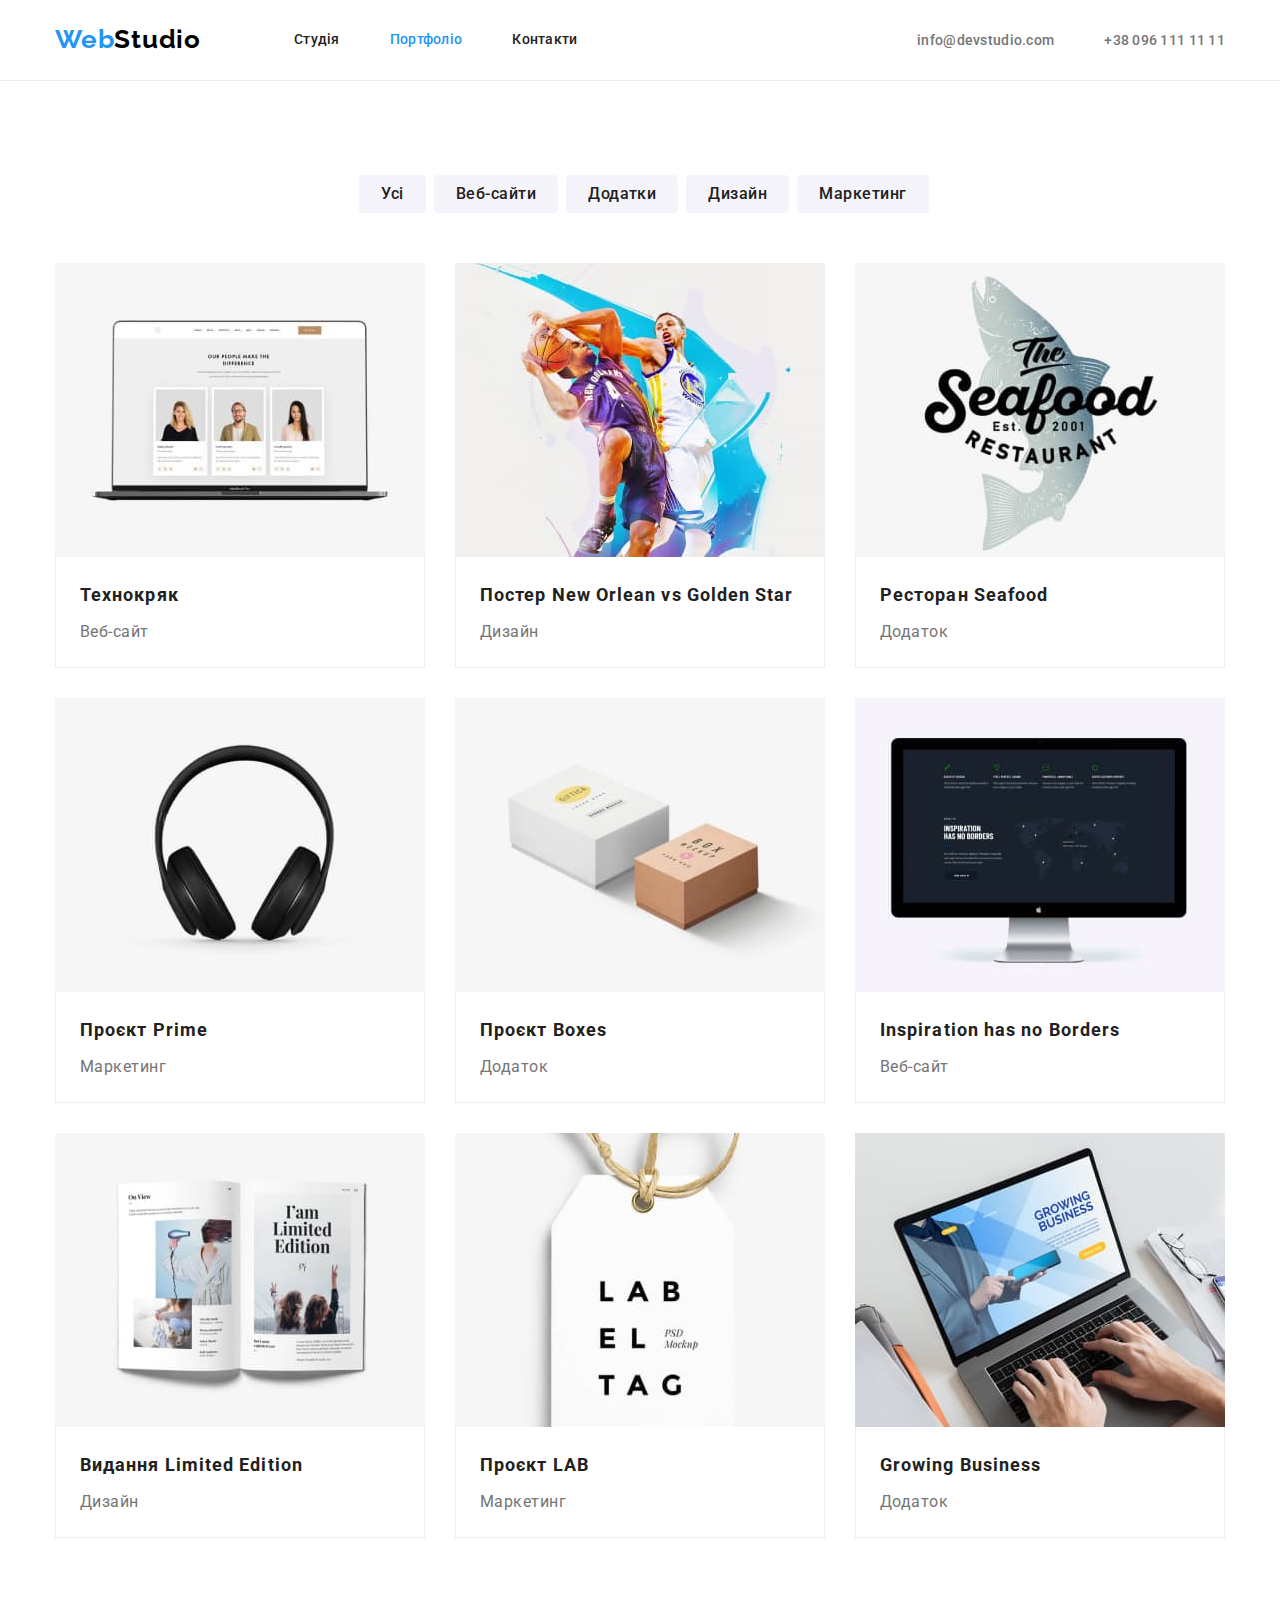
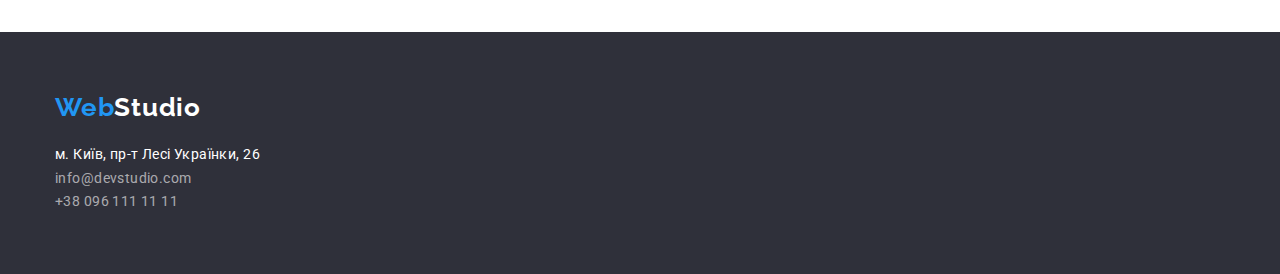
==== portfolio.html @ be2e3a56 "Summary" ====
<!DOCTYPE html>
<html lang="uk">
  <head>
    <meta charset="UTF-8" />
    <meta http-equiv="X-UA-Compatible" content="IE=edge" />
    <meta name="viewport" content="width=device-width, initial-scale=1.0" />
    <link
      rel="stylesheet"
      href="https://cdnjs.cloudflare.com/ajax/libs/modern-normalize/1.1.0/modern-normalize.css"
      integrity="sha512-Y0MM+V6ymRKN2zStTqzQ227DWhhp4Mzdo6gnlRnuaNCbc+YN/ZH0sBCLTM4M0oSy9c9VKiCvd4Jk44aCLrNS5Q=="
      crossorigin="anonymous"
      referrerpolicy="no-referrer"
    />
    <link rel="stylesheet" href="./css/styles.css" />
    <link rel="preconnect" href="https://fonts.googleapis.com" />
    <link rel="preconnect" href="https://fonts.gstatic.com" crossorigin />
    <link
      href="https://fonts.googleapis.com/css2?family=Oleo+Script&family=Raleway:wght@700&family=Roboto:wght@400;500;700;900&display=swap"
      rel="stylesheet"
    />
    <title>Portfolio</title>
  </head>
  <body>
    <!-- шапка  -->

    <header class="header">
      <div class="container nav">
        <nav class="nav">
          <a class="logo" href="/index.html"><span class="web">Web</span>Studio</a>

          <ul class="menu-nav">
            <li class="item">
              <a class="heder-link" href="./index.html">Студія</a>
            </li>
            <li class="item">
              <a class="heder-link current" href="./portfolio.html">Портфоліо</a>
            </li>
            <li class="item">
              <a class="heder-link" href="">Контакти</a>
            </li>
          </ul>
        </nav>
        <div class="authentication">
          <ul class="list-contact">
            <li class="item">
              <a class="hed-link" href="malito:info@devstudio.com">info@devstudio.com</a>
            </li>
            <li class="item">
              <a class="hed-link" href="tel:+380961111111">+38 096 111 11 11</a>
            </li>
          </ul>
        </div>
      </div>
    </header>

    <main class="portfolio">
      <section class="section">
        <div class="container">
          <h1 class="portfolio-title">Портфоліо</h1>

          <ul class="portfolio-button">
            <li class="item"><button class="button current" type="button">Усі</button></li>
            <li class="item"><button class="button" type="button">Веб-сайти</button></li>
            <li class="item"><button class="button" type="button">Додатки</button></li>
            <li class="item"><button class="button" type="button">Дизайн</button></li>
            <li class="item"><button class="button" type="button">Маркетинг</button></li>
          </ul>

          <ul class="portfolio-list">
            <li class="item">
              <img
                class="portfolio-img"
                src="./css/images/portfolio/laptop.jpg"
                alt=" ноутбук з зображенням 3-ох девелоперів "
                width="370"
              />
              <div class="item-description">
                <h2 class="portfolio-subtitle">Технокряк</h2>
                <p class="portfolio-text">Веб-сайт</p>
              </div>
            </li>
            <li class="item">
              <img
                class="portfolio-img"
                src="./css/images/portfolio/basket.jpg"
                alt=" два баскетболіста "
                width="370"
              />
              <div class="item-description">
                <h2 class="portfolio-subtitle">Постер New Orlean vs Golden Star</h2>
                <p class="portfolio-text">Дизайн</p>
              </div>
            </li>
            <li class="item">
              <img
                class="portfolio-img"
                src="./css/images/portfolio/fish.jpg"
                alt="риба з надписом зе сие фуд ресторан"
                width="370"
              />
              <div class="item-description">
                <h2 class="portfolio-subtitle">Ресторан Seafood</h2>
                <p class="portfolio-text">Додаток</p>
              </div>
            </li>
            <li class="item">
              <img
                class="portfolio-img"
                src="./css/images/portfolio/hedphones.jpg"
                alt="чорні навушники "
                width="370"
              />
              <div class="item-description">
                <h2 class="portfolio-subtitle">Проєкт Prime</h2>
                <p class="portfolio-text">Маркетинг</p>
              </div>
            </li>
            <li class="item">
              <img
                class="portfolio-img"
                src="./css/images/portfolio/box.jpg"
                alt="дві картонні коробки "
                width="370"
              />
              <div class="item-description">
                <h2 class="portfolio-subtitle">Проєкт Boxes</h2>
                <p class="portfolio-text">Додаток</p>
              </div>
            </li>
            <li class="item">
              <img
                class="portfolio-img"
                src="./css/images/portfolio/imac.jpg"
                alt="аймак з зображенням веб сайту "
                width="370"
              />
              <div class="item-description">
                <h2 class="portfolio-subtitle">Inspiration has no Borders</h2>
                <p class="portfolio-text">Веб-сайт</p>
              </div>
            </li>
            <li class="item">
              <img
                class="portfolio-img"
                src="./css/images/portfolio/book.jpg"
                alt="книга"
                width="370"
              />
              <div class="item-description">
                <h2 class="portfolio-subtitle">Видання Limited Edition</h2>
                <p class="portfolio-text">Дизайн</p>
              </div>
            </li>
            <li class="item">
              <img
                class="portfolio-img"
                src="./css/images/portfolio/lable.jpg"
                alt="етикетка"
                width="370"
              />
              <div class="item-description">
                <h2 class="portfolio-subtitle">Проєкт LAB</h2>
                <p class="portfolio-text">Маркетинг</p>
              </div>
            </li>
            <li class="item">
              <img
                class="portfolio-img"
                src="./css/images/portfolio/macbook.jpg"
                alt="макбук окуляри телефон"
                width="370"
              />
              <div class="item-description">
                <h2 class="portfolio-subtitle">Growing Business</h2>
                <p class="portfolio-text">Додаток</p>
              </div>
            </li>
          </ul>
        </div>
      </section>
    </main>

    <footer class="footer">

      <div class="container">

      <a class="footer-logo" href="/index.html"><span class="footer-web">Web</span>Studio</a>

      <address class="address">
        <ul class="footer-nav">
          <li><a class="footer-link" href="./index.html">м. Київ, пр-т Лесі Українки, 26</a></li>
          <li><a class="foot-link" href="malito:info@devstudio.com">info@devstudio.com</a></li>
          <li><a class="tel-link" href="tel:+380961111111">+38 096 111 11 11</a></li>
        </ul>
      </address>
      </div>

    </footer>
  </body>
</html>
---- css/styles.css ----
:root{
	--titel-text-color: #212121;
	--accent-color: #2196F3;
	--primary-text-color: #757575;
	--primary-white-color: #FFFFFF;
	--bg-hero-footer: #2F303A;
	--primary-bg-color: #F5F5F5;
	--bg-buttom-team: #F5F4FA;
	--link-color-foot: rgba(255, 255, 255, 0.6);
    --logo-color-prim: #000000;
	--border-color: #ECECEC;
}
body {
	background-color: var(--primary-white-color);
	 color: var(--titel-text-color);
	font-size: 14px;
	font-family: 'Roboto';
	sans-seif;
	letter-spacing: 0.03em;
}		

ul {
	list-style-type: none;
	margin: 0;
	padding: 0;
}
p,
h1,
h2,
h3,
h4,
h5,
h6 {
	margin: 0;
}

a {
	text-decoration: none;
}

img {
	display: block;
		max-width: 100%;
		height: auto;
}

.section {
	padding-top: 94px;
	padding-bottom: 94px;
}
.container {
	width: 1200px;
	padding-right: 15px;
	padding-left: 15px;
	margin-left: auto;
	margin-right: auto;
	/* outline: 1px solid red; */
}

              /* Шапка */

.header {
	border-bottom: 1px solid var(--border-color);
}

.nav {
	display: flex;
	align-items: center;
}

.logo {
	    display: block;
		padding-top: 24px;
		padding-bottom: 25px;
	    font-family: 'Raleway';
		font-style: normal;
		font-weight: 700;
		font-size: 26px;
		line-height: 1.19;
		letter-spacing: 0.03em;
	    color: var(--logo-color-prim)
}

.web {
	color: var(--accent-color)
}

  .logo:focus,
 .logo:hover{
	color: var(--accent-color)
}

.heder-link:hover,
 .heder-link:focus{
	color: var(--accent-color)
}

.heder-link {
	font-family: 'Roboto';
	font-style: normal;
	font-weight: 500;
	font-size: 14px;
	line-height: 1.14;
	letter-spacing: 0.02em;
	color: var(--titel-text-color)
}

.menu-nav {
	display: flex;
	margin-left: 93px;
}


.menu-nav .heder-link.current {
	color: var(--accent-color)
}

.menu-nav .item:not(:last-child) {
	margin-right: 50px
}

.authentication {
	display: flex;
	margin-left: auto;

}
.authentication .item +
.item {
	margin-left: 50px;
}
.list-contact {
	display: flex;
}

.heder-link {
	display: block;
	cursor: pointer;
	padding-top: 32px;
	padding-bottom: 32px;
}

.hed-link {
		cursor: pointer;
		padding-top: 21px;
		padding-bottom: 21px;
	    font-family: 'Roboto';
		font-style: normal;
		font-weight: 500;
		font-size: 14px;
		line-height: 1.14;
		letter-spacing: 0.02em;
		color: var(--primary-text-color)
}

.hed-link:hover,
.hed-link:focus {
	color: var(--accent-color)
}


                   /* Hero */

.hero {
	background: var(--bg-hero-footer);
	/* outline: 1px solid red; */
	text-align: center;
	padding-top: 200px;
	padding-bottom: 200px;
}


.hero-title {
	margin-top: 0;
	margin-bottom: auto;
		    font-family: 'Roboto';
			font-style: normal;
			font-weight: 900;
			font-size: 44px;
			line-height: 1.36;
			text-align: center;
			letter-spacing: 0.06em;
			text-transform: uppercase;
			color: var(--primary-white-color)
}

.hero-button {
	display: inline-block;
	border-radius: 4px;
	padding: 10px 32px;
	margin-top: 30px;
	cursor: pointer;
	font-family: 'Roboto';
	font-style: normal;
	font-weight: 700;
	font-size: 16px;
	line-height: 1.62;
	text-align: center;
	letter-spacing: 0.03em;
	border: none;
	background-color: var(--accent-color);
	color: var(--primary-white-color)
}

              /*features  */

		  

.features-list {
	display: flex;
	margin-top: 0;
	margin-bottom: 0;
}

.features-title {
	display: none;
}

.features-list .item:not(:last-child) {
	margin-right: 30px
}

.features-subtitle {
	font-size: 14px;
	margin-bottom: 10px;
	font-weight: 700;
	line-height: 1.14;
	letter-spacing: 0.03em;
	text-transform: uppercase;
	color: var(--titel-text-color);
}

.features-text {
font-family: 'Roboto';
	font-style: normal;
	font-weight: 400;
	font-size: 14px;
	line-height: 1.7142;
	letter-spacing: 0.03em;
	color: var(--primary-text-color);
}

                  /*work*/
.section-work {
	padding-bottom: 94px;
}
.work-title {
	margin-bottom: 50px;
	font-weight: 700;
	font-size: 36px;
	line-height: 1.16;
	text-align: center;
	letter-spacing: 0.03em;
	color: var(--titel-text-color)
}

.work-img {
	display: flex;
}
 

.work-img .item:not(:last-child) {
	margin-right: 30px
}

                  /* team */
.section-team {
	padding-bottom: 94px;
	padding-top: 94px;
	background: var(--bg-buttom-team);
}

.team-list {
	display: flex;
	margin-top: 0;
	margin-bottom: 0;
	justify-content: center;
	}


.team-list .item:not(:last-child) {
	margin-right: 30px
}

.team-list .item {
	width: 270px;
	background: var(--primary-white-color);
	box-shadow: 0px 1px 3px rgba(0, 0, 0, 0.12), 0px 1px 1px rgba(0, 0, 0, 0.14), 0px 2px 1px rgba(0, 0, 0, 0.2);
	border-radius: 0px 0px 4px 4px;
	
}

.team-title {
	padding-bottom: 50px;
	margin-top: 0;
	margin-bottom: 0;
	font-weight: 700;
	font-size: 36px;
	line-height: 1.16;
	text-align: center;
	letter-spacing: 0.03em;
	color: var(--titel-text-color)
}

.team-subtitle {
	
	    font-weight: 500;
		font-size: 16px;
		line-height: 1.18;
		text-align: center;
		letter-spacing: 0.03em;
		color: var(--titel-text-color);
		margin-top: 30px;
		margin-bottom: 10px;
}

.team-text {
		font-size: 16px;
		line-height: 1.18;
		text-align: center;
		letter-spacing: 0.03em;
		color: var(--primary-text-color);
		margin-bottom: 30px;
}

                      /*footer  */

 .footer {
	background: var(--bg-hero-footer);

 }
.footer .container {
		padding-top: 60px;
		padding-bottom: 60px;
}

.footer-logo {
	display: inline-block;
	    font-family: 'Raleway';
		font-style: normal;
		font-weight: 700;
		font-size: 26px;
		line-height: 1.1923;
		letter-spacing: 0.03em;
	    color: var(--primary-white-color);
}

.footer-logo:hover,
 .footer-logo:focus {
	color: var(--accent-color)
}

.footer-web {
	color: var(--accent-color)
}

.footer-nav {
	margin-top: 0;
	margin-bottom: 0;
}

.footer-nav .item:not(:last-child) {
	margin-bottom: 9px;

}

 .footer-link {
	    display: inline-block;
	    font-family: 'Roboto';
		font-style: normal;
		font-weight: 400;
		font-size: 14px;
		line-height: 1.7114;
		letter-spacing: 0.03em;
	    color: var(--primary-white-color);
}
 
.footer-link:hover,
.footer-link:focus{
	color: var(--accent-color)
}

.foot-link {
	    display: inline-block;
	    font-family: 'Roboto';
		font-style: normal;
		font-weight: 400;
		font-size: 14px;
		line-height: 1.7114;
		letter-spacing: 0.03em;
	    color: var(--link-color-foot);
}

.tel-link {
	display: inline-block;
	font-family: 'Roboto';
	font-style: normal;
	font-weight: 400;
	font-size: 14px;
	line-height: 1.7114;
	letter-spacing: 0.03em;
	color: var(--link-color-foot);
}

.tel-link:hover,
.tel-link:focus {
	color: var(--accent-color)
}

.foot-link:hover,
.foot-link:focus {
	color: var(--accent-color)
}

.address {
	margin-top: 20px;
}



           /* portfolio */

.portfolio {}

.portfolio-button {
	display: flex;
	justify-content: center;
	margin-bottom: 50px;
}

.portfolio-button .item {
	margin-left: 8px;
}

.portfolio-list {
	display: flex;
	flex-wrap: wrap;
	justify-content: space-between;	
	row-gap: 30px;
}

.portfolio-list .item {
}

.item-description {
	padding-top: 20px;
	padding-right: 24px;
	padding-bottom: 20px;
	padding-left: 24px;
	border-left: 1px solid #EEEEEE;;
	border-right: 1px solid #EEEEEE;;
	border-bottom: 1px solid #EEEEEE;;
}



 .portfolio-title {
	display: none;
}

.button:hover,
.button:focus {
	background: var(--accent-color);
	color: var(--primary-white-color);
}

.button {
	display: inline-block;
	border: none;
	padding-top: 6px;
	padding-right: 22px;
	padding-bottom: 6px;
	padding-left: 22px;
	border-radius: 4px;
    background: var(--bg-buttom-team);
	font-style: normal;
	font-weight: 500;
	font-size: 16px;
	line-height: 1.62;
	text-align: center;
	letter-spacing: 0.03em;
	font-family: inherit;
	color: var(--titel-text-color);
	
}

.portfolio-list {
	
}

.portfolio-img{
	background: var(--primary-white-color)

}

.portfolio-subtitle {
		font-weight: 700;
		font-size: 18px;
		line-height: 2;
		letter-spacing: 0.06em;
		color: var(--titel-text-color);
		margin-bottom: 4px;
}

.portfolio-text {
		font-size: 16px;
		line-height: 1.87;
		letter-spacing: 0.03em;
		color: var(--primary-text-color)
}
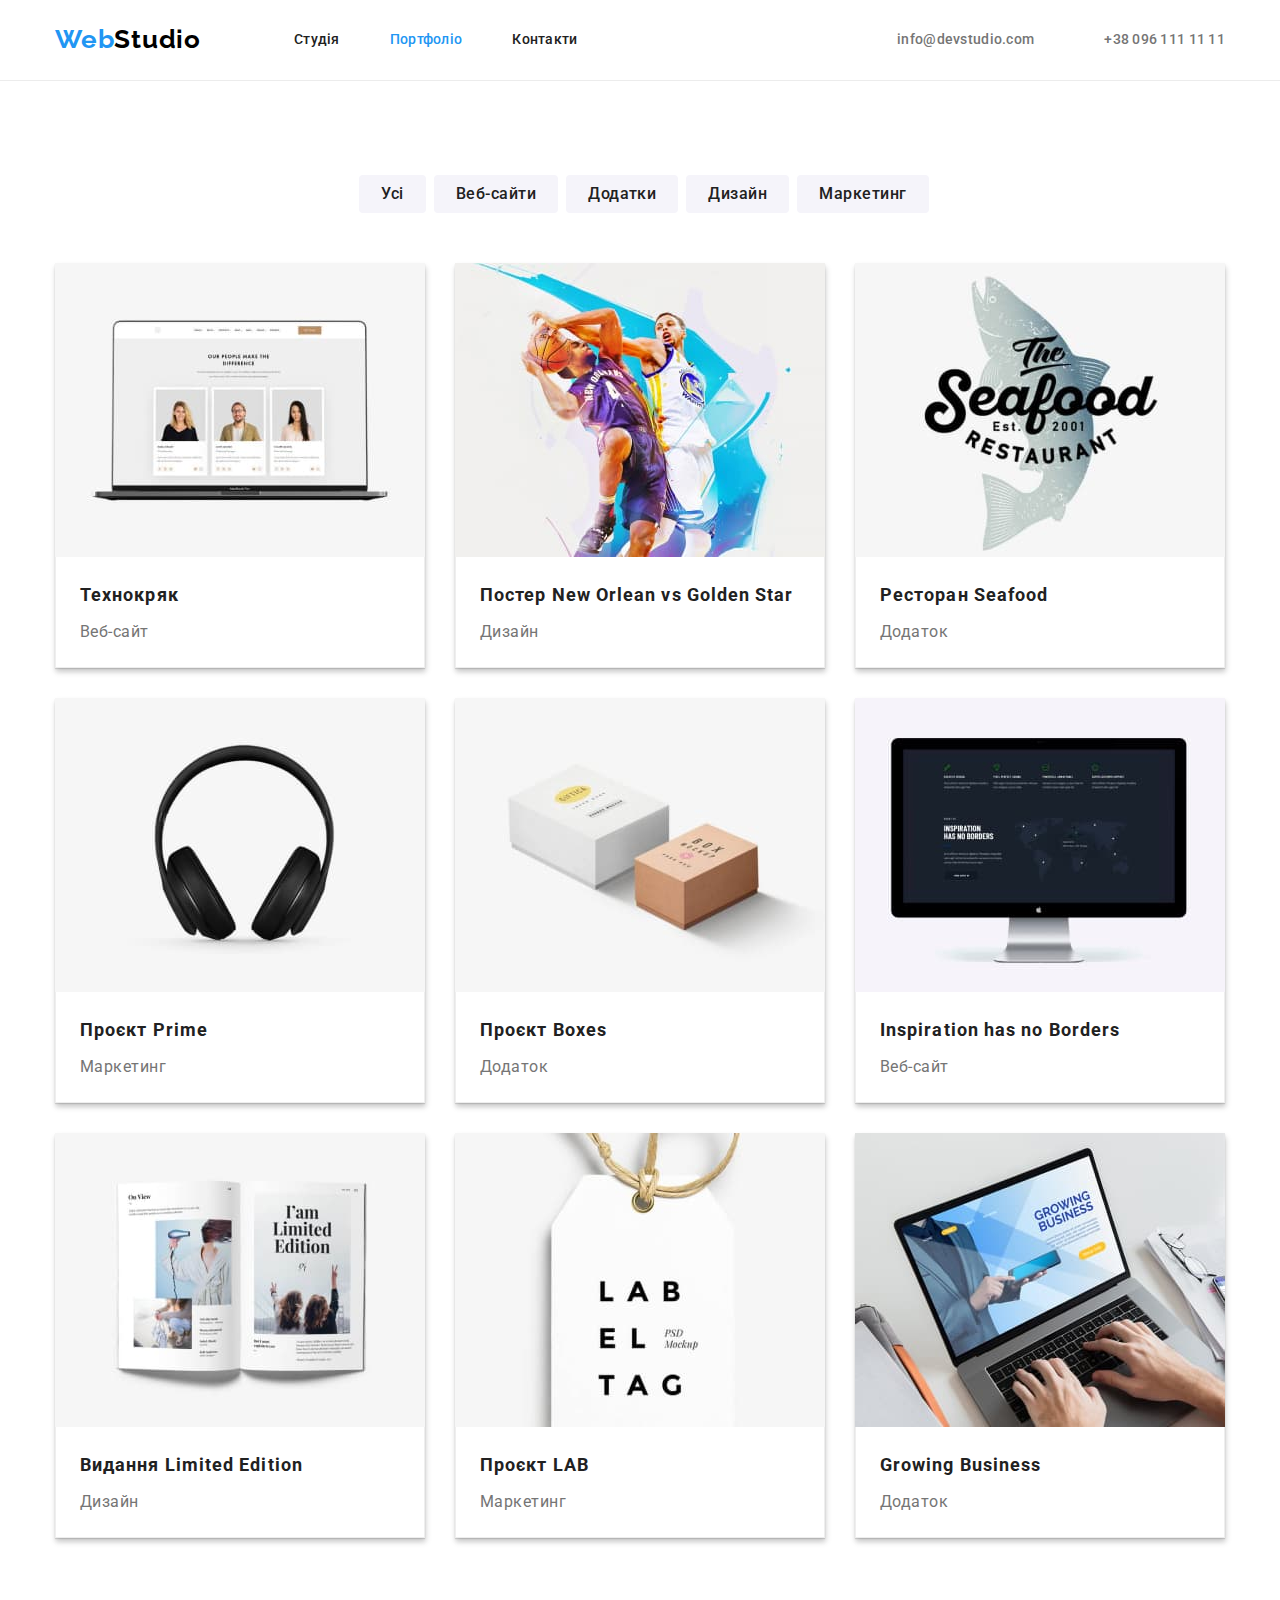
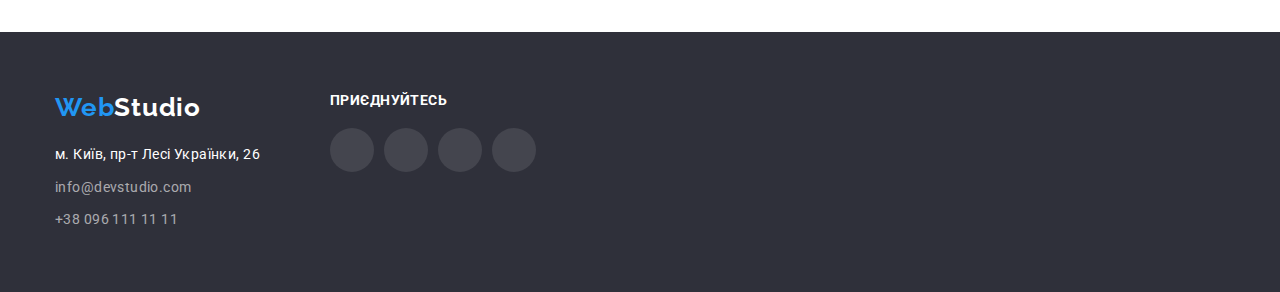
==== commit 75bdd947: "Update" ====
--- a/portfolio.html
+++ b/portfolio.html
@@ -30,23 +30,39 @@
 
           <ul class="menu-nav">
             <li class="item">
-              <a class="heder-link" href="./index.html">Студія</a>
-            </li>
-            <li class="item">
-              <a class="heder-link current" href="./portfolio.html">Портфоліо</a>
-            </li>
-            <li class="item">
-              <a class="heder-link" href="">Контакти</a>
+              <a class="heder-link" href="./index.html">Студія
+
+              </a>
+            </li>
+            <li class="item">
+              <a class="heder-link current" href="./portfolio.html">Портфоліо
+
+              </a>
+            </li>
+            <li class="item">
+              <a class="heder-link" href="">Контакти
+                
+              </a>
             </li>
           </ul>
         </nav>
         <div class="authentication">
           <ul class="list-contact">
             <li class="item">
-              <a class="hed-link" href="malito:info@devstudio.com">info@devstudio.com</a>
-            </li>
-            <li class="item">
-              <a class="hed-link" href="tel:+380961111111">+38 096 111 11 11</a>
+              <a class="hed-link" href="malito:info@devstudio.com">
+                  <svg class="envelope" width="16" height="12">
+                  <use href="./css/images/icons.svg#envelope"></use>
+                </svg>
+                info@devstudio.com
+              </a>
+            </li>
+            <li class="item">
+              <a class="hed-link" href="tel:+380961111111">
+                <svg class="smartphone" width="10" height="16">
+                  <use href="./css/images/icons.svg#smartphone"></use>
+                </svg>
+                +38 096 111 11 11
+              </a>
             </li>
           </ul>
         </div>
@@ -182,17 +198,83 @@
 
     <footer class="footer">
 
-      <div class="container">
-
-      <a class="footer-logo" href="/index.html"><span class="footer-web">Web</span>Studio</a>
-
-      <address class="address">
-        <ul class="footer-nav">
-          <li><a class="footer-link" href="./index.html">м. Київ, пр-т Лесі Українки, 26</a></li>
-          <li><a class="foot-link" href="malito:info@devstudio.com">info@devstudio.com</a></li>
-          <li><a class="tel-link" href="tel:+380961111111">+38 096 111 11 11</a></li>
-        </ul>
-      </address>
+      <div class="container footer-container">
+        <div class="foot-contact">
+          <a class="footer-logo" href="index.html"> <span class="footer-web">Web</span>Studio </a>
+
+          <address class="address">
+            <ul class="footer-nav">
+              <li class="item">
+                <a class="footer-link" href="">м. Київ, пр-т Лесі Українки, 26</a>
+              </li>
+              <li class="item">
+                <a class="foot-link" href="malito:info@devstudio.com">info@devstudio.com</a>
+              </li>
+              <li class="item">
+                <a class="tel-link" href="tel:+380961111111">+38 096 111 11 11</a>
+              </li>
+            </ul>
+          </address>
+        </div>
+        <div class="foot-social">
+          <h2 class="icon-title">
+            приєднуйтесь
+          </h2>
+          <ul class="foot-social-list">
+            <li class="social-item">
+              <a
+                class="social-link"
+                href="https://www.instagram.com/"
+                target="_blank"
+                rel="noreferrer noopener"
+                aria-label="instagram"
+              >
+                <svg class="social-icon" width="20" height="20">
+                  <use href="./css/images/icons.svg#instagram"></use>
+                </svg>
+              </a>
+            </li>
+            <li>
+              <a
+                class="social-link"
+                href="https://twitter.com/"
+                target="_blank"
+                rel="noreferrer noopener"
+                aria-label="twitter"
+              >
+                <svg class="social-icon" width="20" height="20">
+                  <use href="./css/images/icons.svg#twitter"></use>
+                </svg>
+              </a>
+            </li>
+            <li>
+              <a
+                class="social-link"
+                href="https://www.facebook.com/"
+                target="_blank"
+                rel="noreferrer noopener"
+                aria-label="facebook"
+              >
+                <svg class="social-icon" width="20" height="20">
+                  <use href="./css/images/icons.svg#facebook"></use>
+                </svg>
+              </a>
+            </li>
+            <li>
+              <a
+                class="social-link"
+                href="https://www.linkedin.com/"
+                target="_blank"
+                rel="noreferrer noopener"
+                aria-label="linkedin"
+              >
+                <svg class="social-icon" width="20" height="20">
+                  <use href="./css/images/icons.svg#linkedin"></use>
+                </svg>
+              </a>
+            </li>
+          </ul>
+        </div>
       </div>
 
     </footer>
--- a/css/styles.css
+++ b/css/styles.css
@@ -11,13 +11,16 @@
 	--link-color-foot: rgba(255, 255, 255, 0.6);
     --logo-color-prim: #000000;
 	--border-color: #ECECEC;
-}
+	--social-link-color: #AFB1B8;
+
+}
+
 body {
 	background-color: var(--primary-white-color);
 	 color: var(--titel-text-color);
 	font-size: 14px;
 	font-family: 'Roboto';
-	sans-seif;
+	sans-serif;
 	letter-spacing: 0.03em;
 }		
 
@@ -142,6 +145,8 @@
 }
 
 .hed-link {
+	    display: flex;
+		align-items: center;
 		cursor: pointer;
 		padding-top: 21px;
 		padding-bottom: 21px;
@@ -154,11 +159,32 @@
 		color: var(--primary-text-color)
 }
 
+
 .hed-link:hover,
 .hed-link:focus {
 	color: var(--accent-color)
 }
 
+.hed-link:hover .envelope,
+.hed-link:focus .envelope {
+	fill: var(--accent-color);
+}
+
+.envelope {
+	fill: var(--primary-text-color);
+	margin-right: 10px;
+}
+
+.hed-link:hover .smartphone,
+.hed-link:focus .smartphone {
+	fill: var(--accent-color);
+}
+
+.smartphone {
+	fill: var(--primary-text-color);
+		margin-right: 10px;
+}
+	
 
                    /* Hero */
 
@@ -168,6 +194,13 @@
 	text-align: center;
 	padding-top: 200px;
 	padding-bottom: 200px;
+	background-image:linear-gradient(to right,rgba(47, 48, 58, 0.4),rgba(47, 48, 58, 0.4)), url(../css/images/hw-four/back-hero.jpg);
+	background-repeat: no-repeat;
+	background-position: center;
+	max-width: 1600px;
+	height: 600px;
+	margin-left: auto;
+	margin-right: auto;
 }
 
 
@@ -206,9 +239,26 @@
               /*features  */
 
 		  
+.icon-list {
+	display: flex;
+}
+
+.icon-item {
+	display: flex;
+	align-items: center;
+	justify-content: center;
+
+	background-color: var(--bg-buttom-team);
+
+	margin-bottom: 30px;
+	margin-right: 30px;
+	width: 270px;
+	height: 120px;
+}
 
 .features-list {
 	display: flex;
+
 	margin-top: 0;
 	margin-bottom: 0;
 }
@@ -324,6 +374,83 @@
 		margin-bottom: 30px;
 }
 
+.social-list {
+	display: flex;
+	justify-content: center;
+
+
+	gap: 10px;
+	margin-bottom: 30px;
+}
+
+.social-link {
+	display: flex;
+	width: 44px;
+	height: 44px;
+
+	background-color: var(--primary-white-color);
+	border-radius: 50%;
+	justify-content: center;
+    align-items: center;
+}
+
+.social-icon {
+	fill: var(--social-link-color)
+}
+
+.social-link:hover .social-icon,
+.social-link:focus .social-icon {
+	fill: var(--primary-white-color)
+}
+
+.social-link:hover,
+.social-link:focus {
+	background-color: var(--accent-color);
+	color: var(--primary-white-color);
+}
+
+             /* Regular customers */
+.title-customers {
+	    font-weight: 700;
+		font-size: 36px;
+		line-height: 1.16;
+		text-align: center;
+		letter-spacing: 0.03em;
+		color: var(--titel-text-color);
+		margin-bottom: 50px;
+}
+.list-customers {
+	display: flex;
+	justify-content: center;
+	justify-content: space-between;
+}
+
+.link-customers {
+	display: flex;
+	width: 170px;
+	height: 92px;
+	justify-content: center;
+	align-items: center;
+	border: 1px solid var(--social-link-color);
+	border-radius: 4px;
+	
+}
+
+.icon-customers {
+	fill: var(--social-link-color);
+}
+  
+.link-customers:hover,
+.link-customers:focus {
+	border: 1px solid var(--accent-color);
+}
+
+.link-customers:hover .icon-customers,
+.link-customers:focus .icon-customers {
+fill: var(--accent-color);
+}
+
+
                       /*footer  */
 
  .footer {
@@ -416,12 +543,46 @@
 .address {
 	margin-top: 20px;
 }
+.footer-container {
+	display: flex;
+}
+
+.foot-social-list {
+
+}
+
+.foot-contact {
+	margin-right: 70px;
+}
+
+.foot-social {
+	display: flex;
+	flex-direction: column;
+}
+
+.foot-social-list {
+	display: flex;
+	align-items: center;
+	gap: 10px;
+}
+
+.icon-title {
+	font-weight: 700;
+		font-size: 14px;
+		line-height: 16px;
+		letter-spacing: 0.03em;
+		text-transform: uppercase;
+		color: var(--primary-white-color);
+		margin-bottom: 20px;
+}
+
+.social-link {
+	background-color: rgba(255, 255, 255, 0.1);
+	}
 
 
 
            /* portfolio */
-
-.portfolio {}
 
 .portfolio-button {
 	display: flex;
@@ -441,6 +602,8 @@
 }
 
 .portfolio-list .item {
+	box-shadow: 0px 1px 1px rgba(0, 0, 0, 0.12), 0px 4px 4px
+	 rgba(0, 0, 0, 0.06), 1px 4px 6px rgba(0, 0, 0, 0.16);
 }
 
 .item-description {
@@ -485,9 +648,6 @@
 	
 }
 
-.portfolio-list {
-	
-}
 
 .portfolio-img{
 	background: var(--primary-white-color)
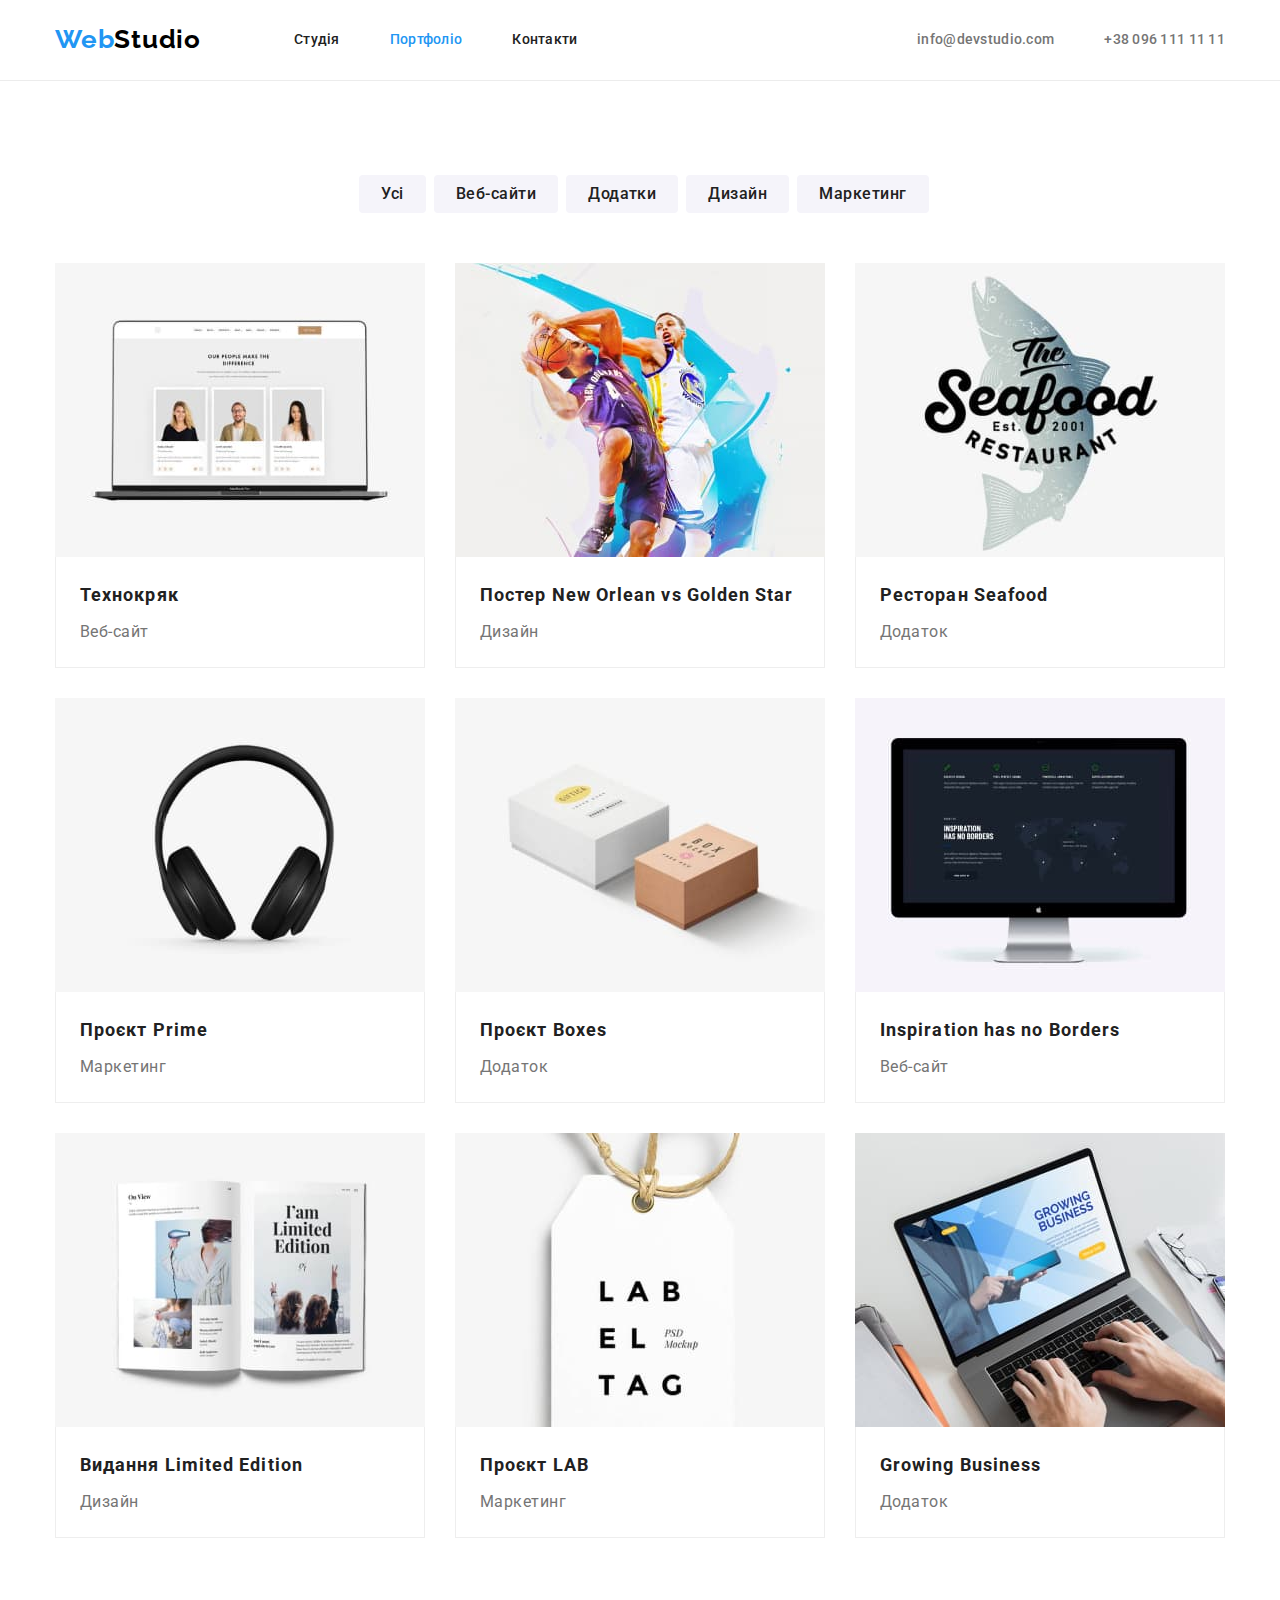
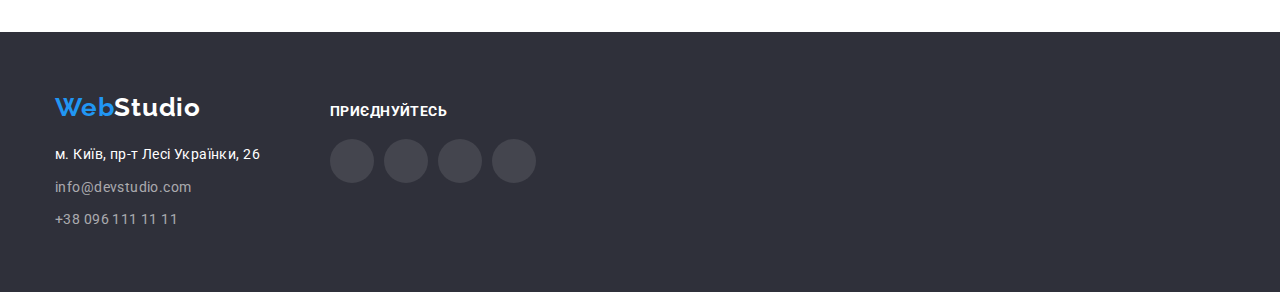
==== commit 6dda8801: "Update" ====
--- a/portfolio.html
+++ b/portfolio.html
@@ -83,8 +83,10 @@
           </ul>
 
           <ul class="portfolio-list">
-            <li class="item">
-              <img
+
+            <li class="item">
+              <a class="portfolio-link" href="">              
+                <img
                 class="portfolio-img"
                 src="./css/images/portfolio/laptop.jpg"
                 alt=" ноутбук з зображенням 3-ох девелоперів "
@@ -94,9 +96,12 @@
                 <h2 class="portfolio-subtitle">Технокряк</h2>
                 <p class="portfolio-text">Веб-сайт</p>
               </div>
-            </li>
-            <li class="item">
-              <img
+            </a>
+            </li>
+
+            <li class="item">
+              <a class="portfolio-link" href="">
+                <img
                 class="portfolio-img"
                 src="./css/images/portfolio/basket.jpg"
                 alt=" два баскетболіста "
@@ -106,9 +111,12 @@
                 <h2 class="portfolio-subtitle">Постер New Orlean vs Golden Star</h2>
                 <p class="portfolio-text">Дизайн</p>
               </div>
-            </li>
-            <li class="item">
-              <img
+              </a>
+            </li>
+
+            <li class="item">
+              <a class="portfolio-link" href="">
+                  <img
                 class="portfolio-img"
                 src="./css/images/portfolio/fish.jpg"
                 alt="риба з надписом зе сие фуд ресторан"
@@ -118,9 +126,12 @@
                 <h2 class="portfolio-subtitle">Ресторан Seafood</h2>
                 <p class="portfolio-text">Додаток</p>
               </div>
-            </li>
-            <li class="item">
-              <img
+              </a>
+            </li>
+
+            <li class="item">
+              <a class="portfolio-link" href="">
+                  <img
                 class="portfolio-img"
                 src="./css/images/portfolio/hedphones.jpg"
                 alt="чорні навушники "
@@ -130,9 +141,12 @@
                 <h2 class="portfolio-subtitle">Проєкт Prime</h2>
                 <p class="portfolio-text">Маркетинг</p>
               </div>
-            </li>
-            <li class="item">
-              <img
+              </a>
+            </li>
+
+            <li class="item">
+              <a class="portfolio-link" href="">              
+                <img
                 class="portfolio-img"
                 src="./css/images/portfolio/box.jpg"
                 alt="дві картонні коробки "
@@ -142,9 +156,12 @@
                 <h2 class="portfolio-subtitle">Проєкт Boxes</h2>
                 <p class="portfolio-text">Додаток</p>
               </div>
-            </li>
-            <li class="item">
-              <img
+            </a>
+            </li>
+
+            <li class="item">
+              <a class="portfolio-link" href="">
+                  <img
                 class="portfolio-img"
                 src="./css/images/portfolio/imac.jpg"
                 alt="аймак з зображенням веб сайту "
@@ -154,9 +171,12 @@
                 <h2 class="portfolio-subtitle">Inspiration has no Borders</h2>
                 <p class="portfolio-text">Веб-сайт</p>
               </div>
-            </li>
-            <li class="item">
-              <img
+              </a>
+            </li>
+
+            <li class="item">
+              <a class="portfolio-link" href="">
+                  <img
                 class="portfolio-img"
                 src="./css/images/portfolio/book.jpg"
                 alt="книга"
@@ -166,9 +186,12 @@
                 <h2 class="portfolio-subtitle">Видання Limited Edition</h2>
                 <p class="portfolio-text">Дизайн</p>
               </div>
-            </li>
-            <li class="item">
-              <img
+              </a>
+            </li>
+
+            <li class="item">
+             <a class="portfolio-link" href="">
+                <img
                 class="portfolio-img"
                 src="./css/images/portfolio/lable.jpg"
                 alt="етикетка"
@@ -178,9 +201,12 @@
                 <h2 class="portfolio-subtitle">Проєкт LAB</h2>
                 <p class="portfolio-text">Маркетинг</p>
               </div>
-            </li>
-            <li class="item">
-              <img
+             </a> 
+            </li>
+
+            <li class="item">
+              <a class="portfolio-link" class="" href="">
+                <img
                 class="portfolio-img"
                 src="./css/images/portfolio/macbook.jpg"
                 alt="макбук окуляри телефон"
@@ -190,6 +216,7 @@
                 <h2 class="portfolio-subtitle">Growing Business</h2>
                 <p class="portfolio-text">Додаток</p>
               </div>
+              </a>
             </li>
           </ul>
         </div>
@@ -229,7 +256,7 @@
                 rel="noreferrer noopener"
                 aria-label="instagram"
               >
-                <svg class="social-icon" width="20" height="20">
+                <svg class="social-icon-foot" width="20" height="20">
                   <use href="./css/images/icons.svg#instagram"></use>
                 </svg>
               </a>
@@ -242,7 +269,7 @@
                 rel="noreferrer noopener"
                 aria-label="twitter"
               >
-                <svg class="social-icon" width="20" height="20">
+                <svg class="social-icon-foot" width="20" height="20">
                   <use href="./css/images/icons.svg#twitter"></use>
                 </svg>
               </a>
@@ -255,7 +282,7 @@
                 rel="noreferrer noopener"
                 aria-label="facebook"
               >
-                <svg class="social-icon" width="20" height="20">
+                <svg class="social-icon-foot" width="20" height="20">
                   <use href="./css/images/icons.svg#facebook"></use>
                 </svg>
               </a>
@@ -268,7 +295,7 @@
                 rel="noreferrer noopener"
                 aria-label="linkedin"
               >
-                <svg class="social-icon" width="20" height="20">
+                <svg class="social-icon-foot" width="20" height="20">
                   <use href="./css/images/icons.svg#linkedin"></use>
                 </svg>
               </a>
--- a/css/styles.css
+++ b/css/styles.css
@@ -19,8 +19,7 @@
 	background-color: var(--primary-white-color);
 	 color: var(--titel-text-color);
 	font-size: 14px;
-	font-family: 'Roboto';
-	sans-serif;
+	font-family: 'Roboto',sans-serif;
 	letter-spacing: 0.03em;
 }		
 
@@ -131,7 +130,7 @@
 }
 .authentication .item +
 .item {
-	margin-left: 50px;
+	margin-left: 30px;
 }
 .list-contact {
 	display: flex;
@@ -371,7 +370,7 @@
 		text-align: center;
 		letter-spacing: 0.03em;
 		color: var(--primary-text-color);
-		margin-bottom: 30px;
+		margin-bottom: 16px;
 }
 
 .social-list {
@@ -455,12 +454,10 @@
 
  .footer {
 	background: var(--bg-hero-footer);
-
+	padding-top: 60px;
+	padding-bottom: 60px;
  }
-.footer .container {
-		padding-top: 60px;
-		padding-bottom: 60px;
-}
+
 
 .footer-logo {
 	display: inline-block;
@@ -545,10 +542,7 @@
 }
 .footer-container {
 	display: flex;
-}
-
-.foot-social-list {
-
+	align-items: baseline
 }
 
 .foot-contact {
@@ -580,6 +574,10 @@
 	background-color: rgba(255, 255, 255, 0.1);
 	}
 
+	.social-icon-foot {
+		fill: var(--primary-white-color);
+	}
+
 
 
            /* portfolio */
@@ -601,7 +599,8 @@
 	row-gap: 30px;
 }
 
-.portfolio-list .item {
+.portfolio-list .item:hover,
+.portfolio-list .item:focus {
 	box-shadow: 0px 1px 1px rgba(0, 0, 0, 0.12), 0px 4px 4px
 	 rgba(0, 0, 0, 0.06), 1px 4px 6px rgba(0, 0, 0, 0.16);
 }
@@ -626,6 +625,8 @@
 .button:focus {
 	background: var(--accent-color);
 	color: var(--primary-white-color);
+	box-shadow: 0px 3px 1px rgba(0, 0, 0, 0.1), 0px 1px 2px
+	 rgba(0, 0, 0, 0.08), 0px 2px 2px rgba(0, 0, 0, 0.12);
 }
 
 .button {
@@ -668,4 +669,9 @@
 		line-height: 1.87;
 		letter-spacing: 0.03em;
 		color: var(--primary-text-color)
-}+}
+
+.portfolio-link {
+	display: block;
+}
+
